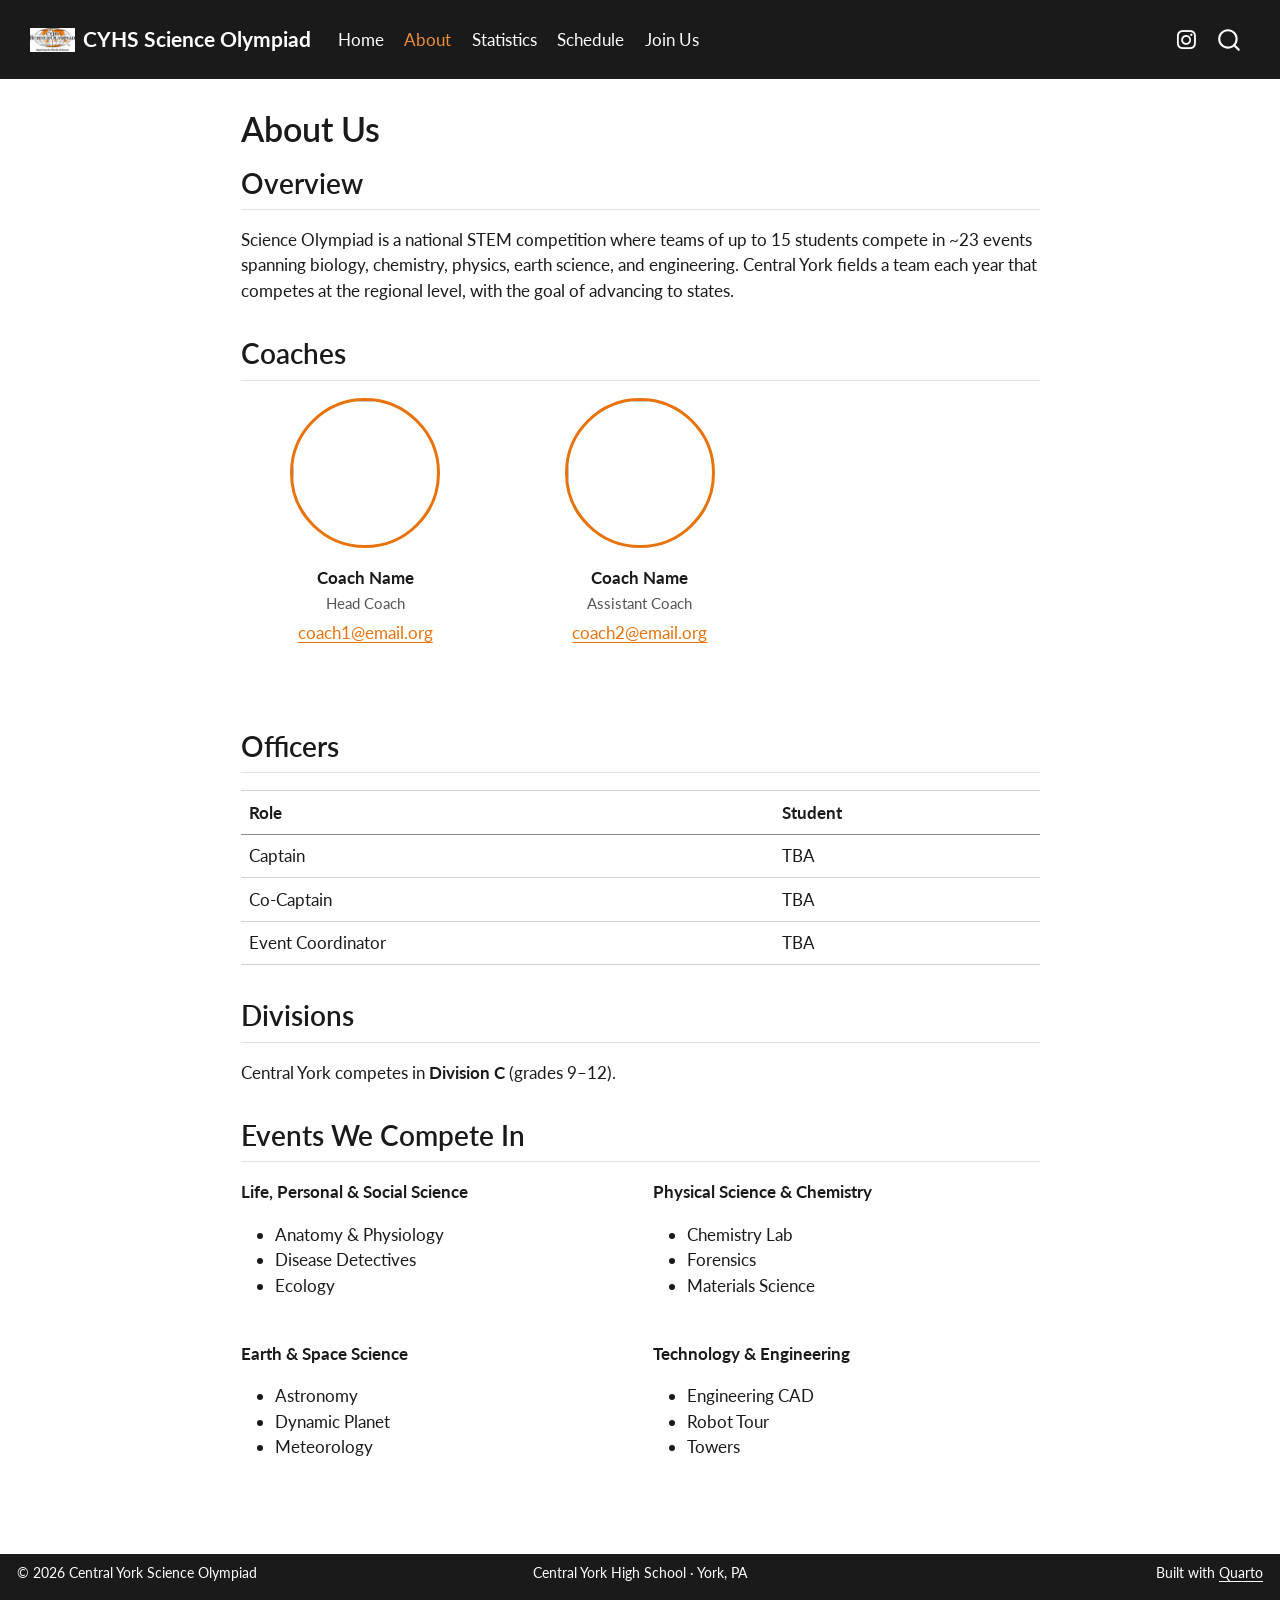
==== docs/about.html @ 4b5ba09d "Merge remote main" ====
<!DOCTYPE html>
<html xmlns="http://www.w3.org/1999/xhtml" lang="en" xml:lang="en"><head>

<meta charset="utf-8">
<meta name="generator" content="quarto-1.10.18">

<meta name="viewport" content="width=device-width, initial-scale=1.0, user-scalable=yes">


<title>About Us – Central York Science Olympiad</title>
<style>
/* Default styles provided by pandoc.
** See https://pandoc.org/MANUAL.html#variables-for-html for config info.
*/
span.smallcaps{font-variant: small-caps;}
div.columns{display: flex; gap: 1.5em;}
div.column{flex: auto;}
@media screen {
div.columns{gap: min(4vw, 1.5em);}
div.column{overflow-x: auto;}
}
div.hanging-indent{margin-left: 1.5em; text-indent: -1.5em;}
ul.task-list{list-style: none;}
ul.task-list li input[type="checkbox"] {
  width: 0.8em;
  margin: 0 0.8em 0.2em -1em; /* quarto-specific, see https://github.com/quarto-dev/quarto-cli/issues/4556 */ 
  vertical-align: middle;
}
</style>


<script src="site_libs/quarto-nav/quarto-nav.js"></script>
<script src="site_libs/quarto-nav/headroom.min.js"></script>
<script src="site_libs/clipboard/clipboard.min.js"></script>
<script src="site_libs/quarto-search/autocomplete.umd.js"></script>
<script src="site_libs/quarto-search/fuse.min.js"></script>
<script src="site_libs/quarto-search/quarto-search.js"></script>
<meta name="quarto:offset" content="./">
<link href="./images/CYHSso.png" rel="icon" type="image/png">
<script src="site_libs/quarto-html/quarto.js" type="module"></script>
<script src="site_libs/quarto-html/tabsets/tabsets.js" type="module"></script>
<script src="site_libs/quarto-html/popper.min.js"></script>
<script src="site_libs/quarto-html/tippy.umd.min.js"></script>
<script src="site_libs/quarto-html/anchor.min.js"></script>
<link href="site_libs/quarto-html/tippy.css" rel="stylesheet">
<link href="site_libs/quarto-html/quarto-syntax-highlighting-64a204ab8560d761af7679ceaba22944.css" rel="stylesheet" id="quarto-text-highlighting-styles">
<script src="site_libs/bootstrap/bootstrap.min.js"></script>
<link href="site_libs/bootstrap/bootstrap-icons.css" rel="stylesheet">
<link href="site_libs/bootstrap/bootstrap-52493da6855d5cefd6d6bd92359ead65.min.css" rel="stylesheet" append-hash="true" id="quarto-bootstrap" data-mode="light">
<script id="quarto-search-options" type="application/json">{
  "location": "navbar",
  "copy-button": false,
  "collapse-after": 3,
  "panel-placement": "end",
  "type": "overlay",
  "limit": 50,
  "keyboard-shortcut": [
    "f",
    "/",
    "s"
  ],
  "show-item-context": false,
  "language": {
    "search-no-results-text": "No results",
    "search-matching-documents-text": "matching documents",
    "search-copy-link-title": "Copy link to search",
    "search-hide-matches-text": "Hide additional matches",
    "search-more-match-text": "more match in this document",
    "search-more-matches-text": "more matches in this document",
    "search-clear-button-title": "Clear",
    "search-text-placeholder": "",
    "search-detached-cancel-button-title": "Cancel",
    "search-submit-button-title": "Submit",
    "search-label": "Search"
  }
}</script>


</head>

<body class="nav-fixed fullcontent quarto-light">

<div id="quarto-search-results"></div>
  <header id="quarto-header" class="headroom fixed-top">
    <nav class="navbar navbar-expand-lg " data-bs-theme="dark">
      <div class="navbar-container container-fluid">
      <div class="navbar-brand-container mx-auto">
    <a href="./index.html" class="navbar-brand navbar-brand-logo">
    <img src="./images/CYHSso.png" alt="" class="navbar-logo light-content">
    <img src="./images/CYHSso.png" alt="" class="navbar-logo dark-content">
    </a>
    <a class="navbar-brand" href="./index.html">
    <span class="navbar-title">CYHS Science Olympiad</span>
    </a>
  </div>
            <div id="quarto-search" class="" title="Search"></div>
          <button class="navbar-toggler" type="button" data-bs-toggle="collapse" data-bs-target="#navbarCollapse" aria-controls="navbarCollapse" role="menu" aria-expanded="false" aria-label="Toggle navigation" onclick="if (window.quartoToggleHeadroom) { window.quartoToggleHeadroom(); }">
  <span class="navbar-toggler-icon"></span>
</button>
          <div class="collapse navbar-collapse" id="navbarCollapse">
            <ul class="navbar-nav navbar-nav-scroll me-auto">
  <li class="nav-item">
    <a class="nav-link" href="./index.html"> 
<span class="menu-text">Home</span></a>
  </li>  
  <li class="nav-item">
    <a class="nav-link active" href="./about.html" aria-current="page"> 
<span class="menu-text">About</span></a>
  </li>  
  <li class="nav-item">
    <a class="nav-link" href="./stats.html"> 
<span class="menu-text">Statistics</span></a>
  </li>  
  <li class="nav-item">
    <a class="nav-link" href="./schedule.html"> 
<span class="menu-text">Schedule</span></a>
  </li>  
  <li class="nav-item">
    <a class="nav-link" href="./contact.html"> 
<span class="menu-text">Join Us</span></a>
  </li>  
</ul>
            <ul class="navbar-nav navbar-nav-scroll ms-auto">
  <li class="nav-item compact">
    <a class="nav-link" href="https://www.instagram.com/cyhsscioly/"> <i class="bi bi-instagram" role="img" aria-label="Instagram">
</i> 
<span class="menu-text"></span></a>
  </li>  
</ul>
          </div> <!-- /navcollapse -->
            <div class="quarto-navbar-tools">
</div>
      </div> <!-- /container-fluid -->
    </nav>
</header>
<!-- content -->
<div id="quarto-content" class="quarto-container page-columns page-rows-contents page-layout-article page-navbar">
<!-- sidebar -->
<!-- margin-sidebar -->
    
<!-- main -->
<main class="content" id="quarto-document-content">

<header id="title-block-header" class="quarto-title-block default">
<div class="quarto-title">
<h1 class="title">About Us</h1>
</div>



<div class="quarto-title-meta">

    
  
    
  </div>
  


</header>


<section id="overview" class="level2">
<h2 class="anchored" data-anchor-id="overview">Overview</h2>
<!-- EDIT: your team's real overview -->
<p>Science Olympiad is a national STEM competition where teams of up to 15 students compete in ~23 events spanning biology, chemistry, physics, earth science, and engineering. Central York fields a team each year that competes at the regional level, with the goal of advancing to states.</p>
</section>
<section id="coaches" class="level2">
<h2 class="anchored" data-anchor-id="coaches">Coaches</h2>
<!-- EDIT: swap in real photos (images/coach-1.jpg etc.), names, roles,
     and emails. Add or remove .g-col-* blocks for more/fewer people. -->
<div class="grid">
<div class="g-col-12 g-col-md-4 team-card">
<p><img src="images/coach-1.jpg" class="team-photo img-fluid"></p>
<div class="team-name">
Coach Name
</div>
<div class="team-role">
Head Coach
</div>
<p><a href="mailto:coach1@email.org">coach1@email.org</a></p>
</div>
<div class="g-col-12 g-col-md-4 team-card">
<p><img src="images/coach-2.jpg" class="team-photo img-fluid"></p>
<div class="team-name">
Coach Name
</div>
<div class="team-role">
Assistant Coach
</div>
<p><a href="mailto:coach2@email.org">coach2@email.org</a></p>
</div>
</div>
</section>
<section id="officers" class="level2">
<h2 class="anchored" data-anchor-id="officers">Officers</h2>
<!-- EDIT: real names -->
<table class="caption-top table">
<thead>
<tr class="header">
<th>Role</th>
<th>Student</th>
</tr>
</thead>
<tbody>
<tr class="odd">
<td>Captain</td>
<td>TBA</td>
</tr>
<tr class="even">
<td>Co-Captain</td>
<td>TBA</td>
</tr>
<tr class="odd">
<td>Event Coordinator</td>
<td>TBA</td>
</tr>
</tbody>
</table>
</section>
<section id="divisions" class="level2">
<h2 class="anchored" data-anchor-id="divisions">Divisions</h2>
<p>Central York competes in <strong>Division C</strong> (grades 9–12).</p>
</section>
<section id="events-we-compete-in" class="level2">
<h2 class="anchored" data-anchor-id="events-we-compete-in">Events We Compete In</h2>
<!-- EDIT: trim/expand to your team's actual event list -->
<div class="grid">
<div class="g-col-6">
<p><strong>Life, Personal &amp; Social Science</strong></p>
<ul>
<li>Anatomy &amp; Physiology</li>
<li>Disease Detectives</li>
<li>Ecology</li>
</ul>
</div>
<div class="g-col-6">
<p><strong>Physical Science &amp; Chemistry</strong></p>
<ul>
<li>Chemistry Lab</li>
<li>Forensics</li>
<li>Materials Science</li>
</ul>
</div>
<div class="g-col-6">
<p><strong>Earth &amp; Space Science</strong></p>
<ul>
<li>Astronomy</li>
<li>Dynamic Planet</li>
<li>Meteorology</li>
</ul>
</div>
<div class="g-col-6">
<p><strong>Technology &amp; Engineering</strong></p>
<ul>
<li>Engineering CAD</li>
<li>Robot Tour</li>
<li>Towers</li>
</ul>
</div>
</div>


</section>

</main> <!-- /main -->
<script id="quarto-html-after-body" type="application/javascript">
  window.document.addEventListener("DOMContentLoaded", function (event) {
    const icon = "";
    const anchorJS = new window.AnchorJS();
    anchorJS.options = {
      placement: 'right',
      icon: icon
    };
    anchorJS.add('.anchored');
    const isCodeAnnotation = (el) => {
      for (const clz of el.classList) {
        if (clz.startsWith('code-annotation-')) {                     
          return true;
        }
      }
      return false;
    }
    const onCopySuccess = function(e) {
      // button target
      const button = e.trigger;
      // don't keep focus
      button.blur();
      // flash "checked"
      button.classList.add('code-copy-button-checked');
      var currentTitle = button.getAttribute("title");
      button.setAttribute("title", "Copied!");
      let tooltip;
      if (window.bootstrap) {
        button.setAttribute("data-bs-toggle", "tooltip");
        button.setAttribute("data-bs-placement", "left");
        button.setAttribute("data-bs-title", "Copied!");
        tooltip = new bootstrap.Tooltip(button, 
          { trigger: "manual", 
            customClass: "code-copy-button-tooltip",
            offset: [0, -8]});
        tooltip.show();    
      }
      setTimeout(function() {
        if (tooltip) {
          tooltip.hide();
          button.removeAttribute("data-bs-title");
          button.removeAttribute("data-bs-toggle");
          button.removeAttribute("data-bs-placement");
        }
        button.setAttribute("title", currentTitle);
        button.classList.remove('code-copy-button-checked');
      }, 1000);
      // clear code selection
      e.clearSelection();
    }
    const getTextToCopy = function(trigger) {
      const outerScaffold = trigger.parentElement.cloneNode(true);
      const codeEl = outerScaffold.querySelector('code');
      for (const childEl of codeEl.children) {
        if (isCodeAnnotation(childEl)) {
          childEl.remove();
        }
      }
      return codeEl.innerText;
    }
    const clipboard = new window.ClipboardJS('.code-copy-button:not([data-in-quarto-modal])', {
      text: getTextToCopy
    });
    clipboard.on('success', onCopySuccess);
    if (window.document.getElementById('quarto-embedded-source-code-modal')) {
      const clipboardModal = new window.ClipboardJS('.code-copy-button[data-in-quarto-modal]', {
        text: getTextToCopy,
        container: window.document.getElementById('quarto-embedded-source-code-modal')
      });
      clipboardModal.on('success', onCopySuccess);
    }
      var localhostRegex = new RegExp(/^(?:http|https):\/\/localhost\:?[0-9]*\//);
      var mailtoRegex = new RegExp(/^mailto:/);
        var filterRegex = new RegExp("https:\/\/cyhsscioly\.github\.io");
      var isInternal = (href) => {
          return filterRegex.test(href) || localhostRegex.test(href) || mailtoRegex.test(href);
      }
      // Inspect non-navigation links and adorn them if external
     var links = window.document.querySelectorAll('a[href]:not(.nav-link):not(.navbar-brand):not(.toc-action):not(.sidebar-link):not(.sidebar-item-toggle):not(.pagination-link):not(.no-external):not([aria-hidden]):not(.dropdown-item):not(.quarto-navigation-tool):not(.about-link)');
      for (var i=0; i<links.length; i++) {
        const link = links[i];
        if (!isInternal(link.href)) {
          // undo the damage that might have been done by quarto-nav.js in the case of
          // links that we want to consider external
          if (link.dataset.originalHref !== undefined) {
            link.href = link.dataset.originalHref;
          }
            // target, if specified
            link.setAttribute("target", "_blank");
            if (link.getAttribute("rel") === null) {
              link.setAttribute("rel", "noopener");
            }
        }
      }
    function tippyHover(el, contentFn, onTriggerFn, onUntriggerFn) {
      const config = {
        allowHTML: true,
        maxWidth: 500,
        delay: 100,
        arrow: false,
        appendTo: function(el) {
            return el.parentElement;
        },
        interactive: true,
        interactiveBorder: 10,
        theme: 'quarto',
        placement: 'bottom-start',
      };
      if (contentFn) {
        config.content = contentFn;
      }
      if (onTriggerFn) {
        config.onTrigger = onTriggerFn;
      }
      if (onUntriggerFn) {
        config.onUntrigger = onUntriggerFn;
      }
      window.tippy(el, config); 
    }
    const noterefs = window.document.querySelectorAll('a[role="doc-noteref"]');
    for (var i=0; i<noterefs.length; i++) {
      const ref = noterefs[i];
      tippyHover(ref, function() {
        // use id or data attribute instead here
        let href = ref.getAttribute('data-footnote-href') || ref.getAttribute('href');
        try { href = new URL(href).hash; } catch {}
        const id = href.replace(/^#\/?/, "");
        const note = window.document.getElementById(id);
        if (note) {
          return note.innerHTML;
        } else {
          return "";
        }
      });
    }
    const xrefs = window.document.querySelectorAll('a.quarto-xref');
    const processXRef = (id, note) => {
      // Strip column container classes
      const stripColumnClz = (el) => {
        el.classList.remove("page-full", "page-columns");
        if (el.children) {
          for (const child of el.children) {
            stripColumnClz(child);
          }
        }
      }
      stripColumnClz(note)
      if (id === null || id.startsWith('sec-')) {
        // Special case sections, only their first couple elements
        const container = document.createElement("div");
        if (note.children && note.children.length > 2) {
          container.appendChild(note.children[0].cloneNode(true));
          for (let i = 1; i < note.children.length; i++) {
            const child = note.children[i];
            if (child.tagName === "P" && child.innerText === "") {
              continue;
            } else {
              container.appendChild(child.cloneNode(true));
              break;
            }
          }
          if (window.Quarto?.typesetMath) {
            window.Quarto.typesetMath(container);
          }
          return container.innerHTML
        } else {
          if (window.Quarto?.typesetMath) {
            window.Quarto.typesetMath(note);
          }
          return note.innerHTML;
        }
      } else {
        // Remove any anchor links if they are present
        const anchorLink = note.querySelector('a.anchorjs-link');
        if (anchorLink) {
          anchorLink.remove();
        }
        if (window.Quarto?.typesetMath) {
          window.Quarto.typesetMath(note);
        }
        if (note.classList.contains("callout")) {
          return note.outerHTML;
        } else {
          return note.innerHTML;
        }
      }
    }
    for (var i=0; i<xrefs.length; i++) {
      const xref = xrefs[i];
      tippyHover(xref, undefined, function(instance) {
        instance.disable();
        let url = xref.getAttribute('href');
        let hash = undefined; 
        if (url.startsWith('#')) {
          hash = url;
        } else {
          try { hash = new URL(url).hash; } catch {}
        }
        if (hash) {
          const id = hash.replace(/^#\/?/, "");
          const note = window.document.getElementById(id);
          if (note !== null) {
            try {
              const html = processXRef(id, note.cloneNode(true));
              instance.setContent(html);
            } finally {
              instance.enable();
              instance.show();
            }
          } else {
            // See if we can fetch this
            fetch(url.split('#')[0])
            .then(res => res.text())
            .then(html => {
              const parser = new DOMParser();
              const htmlDoc = parser.parseFromString(html, "text/html");
              const note = htmlDoc.getElementById(id);
              if (note !== null) {
                const html = processXRef(id, note);
                instance.setContent(html);
              } 
            }).finally(() => {
              instance.enable();
              instance.show();
            });
          }
        } else {
          // See if we can fetch a full url (with no hash to target)
          // This is a special case and we should probably do some content thinning / targeting
          fetch(url)
          .then(res => res.text())
          .then(html => {
            const parser = new DOMParser();
            const htmlDoc = parser.parseFromString(html, "text/html");
            const note = htmlDoc.querySelector('main.content');
            if (note !== null) {
              // This should only happen for chapter cross references
              // (since there is no id in the URL)
              // remove the first header
              if (note.children.length > 0 && note.children[0].tagName === "HEADER") {
                note.children[0].remove();
              }
              const html = processXRef(null, note);
              instance.setContent(html);
            } 
          }).finally(() => {
            instance.enable();
            instance.show();
          });
        }
      }, function(instance) {
      });
    }
        let selectedAnnoteEl;
        const selectorForAnnotation = ( cell, annotation) => {
          let cellAttr = 'data-code-cell="' + cell + '"';
          let lineAttr = 'data-code-annotation="' +  annotation + '"';
          const selector = 'span[' + cellAttr + '][' + lineAttr + ']';
          return selector;
        }
        const selectCodeLines = (annoteEl) => {
          const doc = window.document;
          const targetCell = annoteEl.getAttribute("data-target-cell");
          const targetAnnotation = annoteEl.getAttribute("data-target-annotation");
          const annoteSpan = window.document.querySelector(selectorForAnnotation(targetCell, targetAnnotation));
          const lines = annoteSpan.getAttribute("data-code-lines").split(",");
          const lineIds = lines.map((line) => {
            return targetCell + "-" + line;
          })
          let top = null;
          let height = null;
          let parent = null;
          if (lineIds.length > 0) {
              //compute the position of the single el (top and bottom and make a div)
              const el = window.document.getElementById(lineIds[0]);
              top = el.offsetTop;
              height = el.offsetHeight;
              parent = el.parentElement.parentElement;
            if (lineIds.length > 1) {
              const lastEl = window.document.getElementById(lineIds[lineIds.length - 1]);
              const bottom = lastEl.offsetTop + lastEl.offsetHeight;
              height = bottom - top;
            }
            if (top !== null && height !== null && parent !== null) {
              // cook up a div (if necessary) and position it 
              let div = window.document.getElementById("code-annotation-line-highlight");
              if (div === null) {
                div = window.document.createElement("div");
                div.setAttribute("id", "code-annotation-line-highlight");
                div.style.position = 'absolute';
                parent.appendChild(div);
              }
              div.style.top = top - 2 + "px";
              div.style.height = height + 4 + "px";
              div.style.left = 0;
              let gutterDiv = window.document.getElementById("code-annotation-line-highlight-gutter");
              if (gutterDiv === null) {
                gutterDiv = window.document.createElement("div");
                gutterDiv.setAttribute("id", "code-annotation-line-highlight-gutter");
                gutterDiv.style.position = 'absolute';
                const codeCell = window.document.getElementById(targetCell);
                const gutter = codeCell.querySelector('.code-annotation-gutter');
                gutter.appendChild(gutterDiv);
              }
              gutterDiv.style.top = top - 2 + "px";
              gutterDiv.style.height = height + 4 + "px";
            }
            selectedAnnoteEl = annoteEl;
          }
        };
        const unselectCodeLines = () => {
          const elementsIds = ["code-annotation-line-highlight", "code-annotation-line-highlight-gutter"];
          elementsIds.forEach((elId) => {
            const div = window.document.getElementById(elId);
            if (div) {
              div.remove();
            }
          });
          selectedAnnoteEl = undefined;
        };
          // Handle positioning of the toggle
      window.addEventListener(
        "resize",
        throttle(() => {
          elRect = undefined;
          if (selectedAnnoteEl) {
            selectCodeLines(selectedAnnoteEl);
          }
        }, 10)
      );
      function throttle(fn, ms) {
      let throttle = false;
      let timer;
        return (...args) => {
          if(!throttle) { // first call gets through
              fn.apply(this, args);
              throttle = true;
          } else { // all the others get throttled
              if(timer) clearTimeout(timer); // cancel #2
              timer = setTimeout(() => {
                fn.apply(this, args);
                timer = throttle = false;
              }, ms);
          }
        };
      }
        // Attach click handler to the DT
        const annoteDls = window.document.querySelectorAll('dt[data-target-cell]');
        for (const annoteDlNode of annoteDls) {
          annoteDlNode.addEventListener('click', (event) => {
            const clickedEl = event.target;
            if (clickedEl !== selectedAnnoteEl) {
              unselectCodeLines();
              const activeEl = window.document.querySelector('dt[data-target-cell].code-annotation-active');
              if (activeEl) {
                activeEl.classList.remove('code-annotation-active');
              }
              selectCodeLines(clickedEl);
              clickedEl.classList.add('code-annotation-active');
            } else {
              // Unselect the line
              unselectCodeLines();
              clickedEl.classList.remove('code-annotation-active');
            }
          });
        }
    const findCites = (el) => {
      const parentEl = el.parentElement;
      if (parentEl) {
        const cites = parentEl.dataset.cites;
        if (cites) {
          return {
            el,
            cites: cites.split(' ')
          };
        } else {
          return findCites(el.parentElement)
        }
      } else {
        return undefined;
      }
    };
    var bibliorefs = window.document.querySelectorAll('a[role="doc-biblioref"]');
    for (var i=0; i<bibliorefs.length; i++) {
      const ref = bibliorefs[i];
      const citeInfo = findCites(ref);
      if (citeInfo) {
        tippyHover(citeInfo.el, function() {
          var popup = window.document.createElement('div');
          citeInfo.cites.forEach(function(cite) {
            var citeDiv = window.document.createElement('div');
            citeDiv.classList.add('hanging-indent');
            citeDiv.classList.add('csl-entry');
            var biblioDiv = window.document.getElementById('ref-' + cite);
            if (biblioDiv) {
              citeDiv.innerHTML = biblioDiv.innerHTML;
            }
            popup.appendChild(citeDiv);
          });
          return popup.innerHTML;
        });
      }
    }
  });
  </script>
</div> <!-- /content -->
<footer class="footer">
  <div class="nav-footer">
    <div class="nav-footer-left">
<p>© 2026 Central York Science Olympiad</p>
</div>   
    <div class="nav-footer-center">
<p>Central York High School · York, PA</p>
</div>
    <div class="nav-footer-right">
<p>Built with <a href="https://quarto.org">Quarto</a></p>
</div>
  </div>
</footer>




</body></html>
---- docs/site_libs/quarto-html/tippy.css ----
.tippy-box[data-animation=fade][data-state=hidden]{opacity:0}[data-tippy-root]{max-width:calc(100vw - 10px)}.tippy-box{position:relative;background-color:#333;color:#fff;border-radius:4px;font-size:14px;line-height:1.4;white-space:normal;outline:0;transition-property:transform,visibility,opacity}.tippy-box[data-placement^=top]>.tippy-arrow{bottom:0}.tippy-box[data-placement^=top]>.tippy-arrow:before{bottom:-7px;left:0;border-width:8px 8px 0;border-top-color:initial;transform-origin:center top}.tippy-box[data-placement^=bottom]>.tippy-arrow{top:0}.tippy-box[data-placement^=bottom]>.tippy-arrow:before{top:-7px;left:0;border-width:0 8px 8px;border-bottom-color:initial;transform-origin:center bottom}.tippy-box[data-placement^=left]>.tippy-arrow{right:0}.tippy-box[data-placement^=left]>.tippy-arrow:before{border-width:8px 0 8px 8px;border-left-color:initial;right:-7px;transform-origin:center left}.tippy-box[data-placement^=right]>.tippy-arrow{left:0}.tippy-box[data-placement^=right]>.tippy-arrow:before{left:-7px;border-width:8px 8px 8px 0;border-right-color:initial;transform-origin:center right}.tippy-box[data-inertia][data-state=visible]{transition-timing-function:cubic-bezier(.54,1.5,.38,1.11)}.tippy-arrow{width:16px;height:16px;color:#333}.tippy-arrow:before{content:"";position:absolute;border-color:transparent;border-style:solid}.tippy-content{position:relative;padding:5px 9px;z-index:1}
---- docs/site_libs/quarto-html/quarto-syntax-highlighting-64a204ab8560d761af7679ceaba22944.css ----
/* quarto syntax highlight colors */
:root {
  --quarto-hl-ot-color: #003B4F;
  --quarto-hl-at-color: #657422;
  --quarto-hl-ss-color: #20794D;
  --quarto-hl-an-color: #5E5E5E;
  --quarto-hl-fu-color: #4758AB;
  --quarto-hl-st-color: #20794D;
  --quarto-hl-cf-color: #003B4F;
  --quarto-hl-op-color: #5E5E5E;
  --quarto-hl-er-color: #AD0000;
  --quarto-hl-bn-color: #AD0000;
  --quarto-hl-al-color: #AD0000;
  --quarto-hl-va-color: #111111;
  --quarto-hl-bu-color: inherit;
  --quarto-hl-ex-color: inherit;
  --quarto-hl-pp-color: #AD0000;
  --quarto-hl-in-color: #5E5E5E;
  --quarto-hl-vs-color: #20794D;
  --quarto-hl-wa-color: #5E5E5E;
  --quarto-hl-do-color: #5E5E5E;
  --quarto-hl-im-color: #00769E;
  --quarto-hl-ch-color: #20794D;
  --quarto-hl-dt-color: #AD0000;
  --quarto-hl-fl-color: #AD0000;
  --quarto-hl-co-color: #5E5E5E;
  --quarto-hl-cv-color: #5E5E5E;
  --quarto-hl-cn-color: #8f5902;
  --quarto-hl-sc-color: #5E5E5E;
  --quarto-hl-dv-color: #AD0000;
  --quarto-hl-kw-color: #003B4F;
}

/* other quarto variables */
:root {
  --quarto-font-monospace: SFMono-Regular, Menlo, Monaco, Consolas, "Liberation Mono", "Courier New", monospace;
}

/* syntax highlight based on Pandoc's rules */
pre > code.sourceCode > span {
  color: #003B4F;
}

code.sourceCode > span {
  color: #003B4F;
}

div.sourceCode,
div.sourceCode pre.sourceCode {
  color: #003B4F;
}

/* Normal */
code span {
  color: #003B4F;
}

/* Alert */
code span.al {
  color: #AD0000;
  font-style: inherit;
}

/* Annotation */
code span.an {
  color: #5E5E5E;
  font-style: inherit;
}

/* Attribute */
code span.at {
  color: #657422;
  font-style: inherit;
}

/* BaseN */
code span.bn {
  color: #AD0000;
  font-style: inherit;
}

/* BuiltIn */
code span.bu {
  font-style: inherit;
}

/* ControlFlow */
code span.cf {
  color: #003B4F;
  font-weight: bold;
  font-style: inherit;
}

/* Char */
code span.ch {
  color: #20794D;
  font-style: inherit;
}

/* Constant */
code span.cn {
  color: #8f5902;
  font-style: inherit;
}

/* Comment */
code span.co {
  color: #5E5E5E;
  font-style: inherit;
}

/* CommentVar */
code span.cv {
  color: #5E5E5E;
  font-style: italic;
}

/* Documentation */
code span.do {
  color: #5E5E5E;
  font-style: italic;
}

/* DataType */
code span.dt {
  color: #AD0000;
  font-style: inherit;
}

/* DecVal */
code span.dv {
  color: #AD0000;
  font-style: inherit;
}

/* Error */
code span.er {
  color: #AD0000;
  font-style: inherit;
}

/* Extension */
code span.ex {
  font-style: inherit;
}

/* Float */
code span.fl {
  color: #AD0000;
  font-style: inherit;
}

/* Function */
code span.fu {
  color: #4758AB;
  font-style: inherit;
}

/* Import */
code span.im {
  color: #00769E;
  font-style: inherit;
}

/* Information */
code span.in {
  color: #5E5E5E;
  font-style: inherit;
}

/* Keyword */
code span.kw {
  color: #003B4F;
  font-weight: bold;
  font-style: inherit;
}

/* Operator */
code span.op {
  color: #5E5E5E;
  font-style: inherit;
}

/* Other */
code span.ot {
  color: #003B4F;
  font-style: inherit;
}

/* Preprocessor */
code span.pp {
  color: #AD0000;
  font-style: inherit;
}

/* SpecialChar */
code span.sc {
  color: #5E5E5E;
  font-style: inherit;
}

/* SpecialString */
code span.ss {
  color: #20794D;
  font-style: inherit;
}

/* String */
code span.st {
  color: #20794D;
  font-style: inherit;
}

/* Variable */
code span.va {
  color: #111111;
  font-style: inherit;
}

/* VerbatimString */
code span.vs {
  color: #20794D;
  font-style: inherit;
}

/* Warning */
code span.wa {
  color: #5E5E5E;
  font-style: italic;
}

.prevent-inlining {
  content: "</";
}

/*# sourceMappingURL=9d8d5bb603a83b8298b89080a598c93b.css.map */
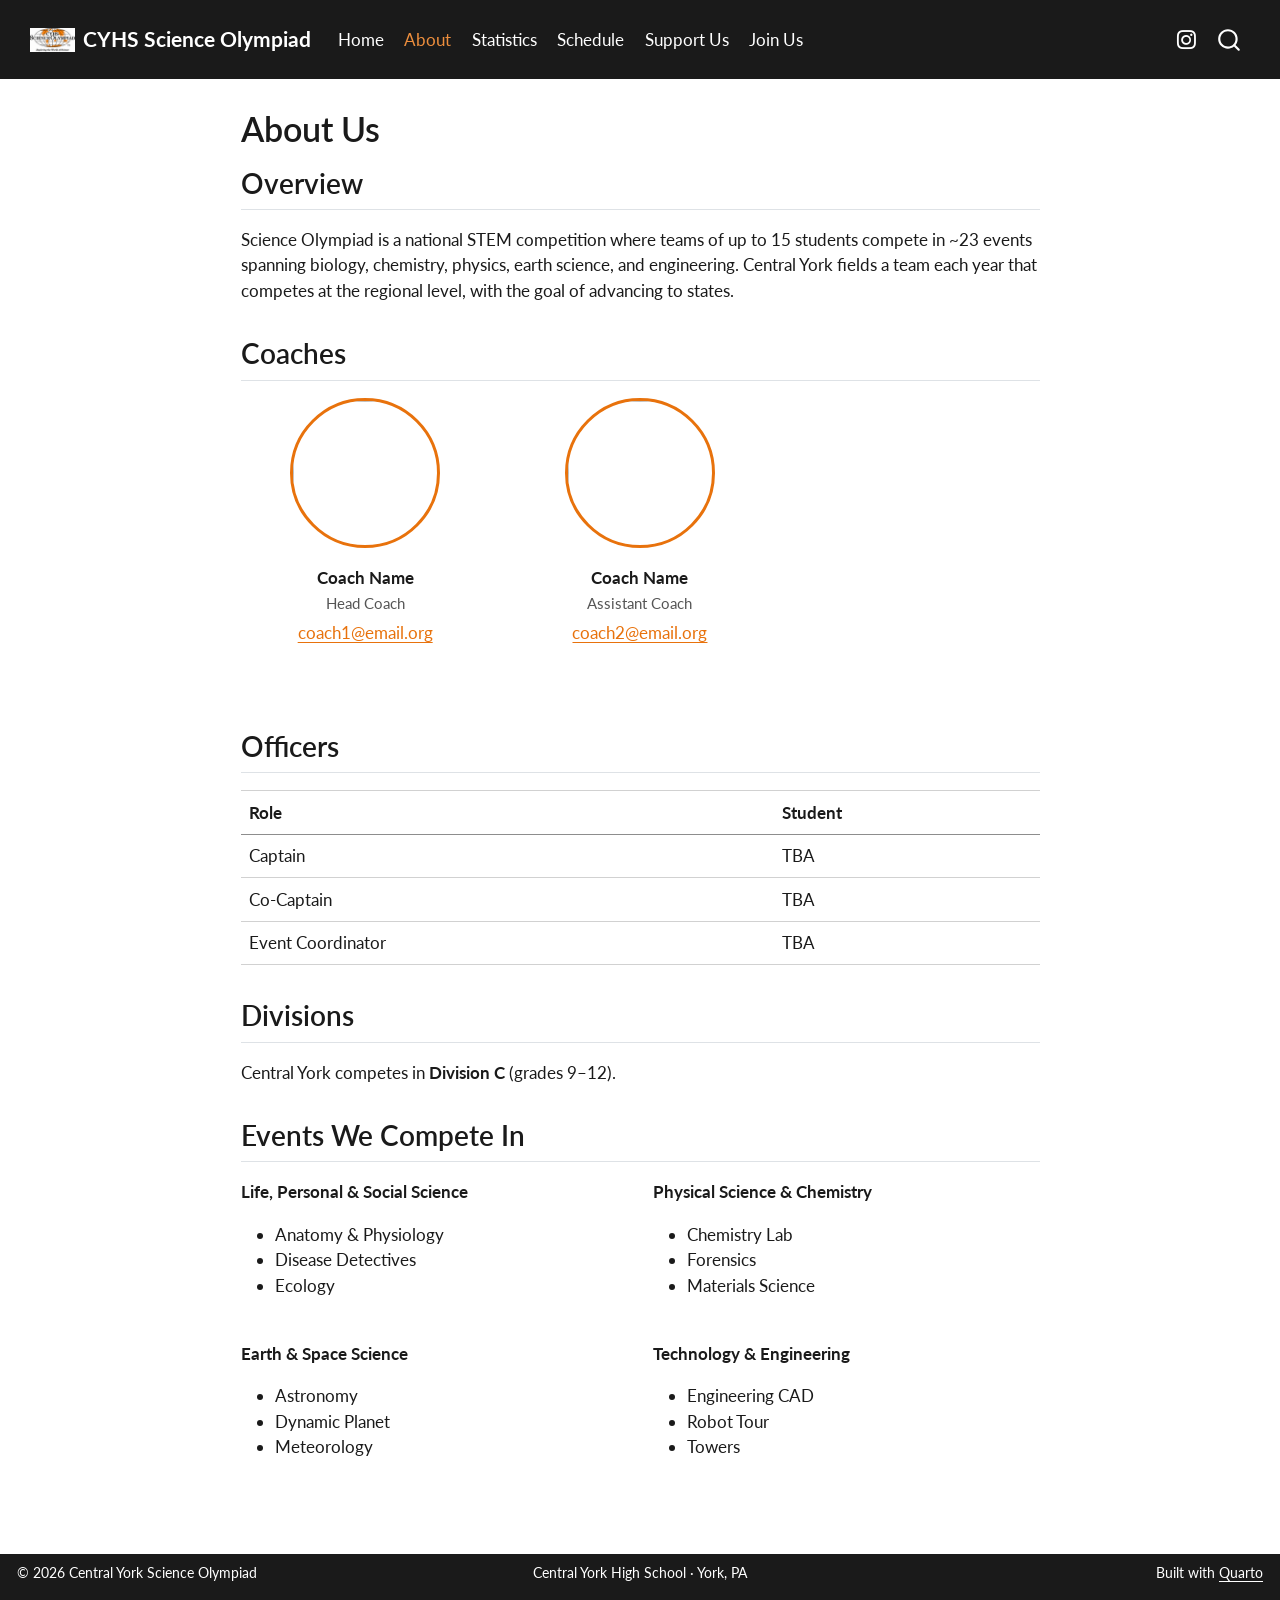
==== commit a18aca59: "quarto rendered - sponsorship" ====
--- a/docs/about.html
+++ b/docs/about.html
@@ -46,7 +46,7 @@
 <link href="site_libs/quarto-html/quarto-syntax-highlighting-64a204ab8560d761af7679ceaba22944.css" rel="stylesheet" id="quarto-text-highlighting-styles">
 <script src="site_libs/bootstrap/bootstrap.min.js"></script>
 <link href="site_libs/bootstrap/bootstrap-icons.css" rel="stylesheet">
-<link href="site_libs/bootstrap/bootstrap-52493da6855d5cefd6d6bd92359ead65.min.css" rel="stylesheet" append-hash="true" id="quarto-bootstrap" data-mode="light">
+<link href="site_libs/bootstrap/bootstrap-e1cdf7e5626cebf085fc516e75eb4f2e.min.css" rel="stylesheet" append-hash="true" id="quarto-bootstrap" data-mode="light">
 <script id="quarto-search-options" type="application/json">{
   "location": "navbar",
   "copy-button": false,
@@ -114,6 +114,10 @@
   <li class="nav-item">
     <a class="nav-link" href="./schedule.html"> 
 <span class="menu-text">Schedule</span></a>
+  </li>  
+  <li class="nav-item">
+    <a class="nav-link" href="./sponsor.html"> 
+<span class="menu-text">Support Us</span></a>
   </li>  
   <li class="nav-item">
     <a class="nav-link" href="./contact.html"> 
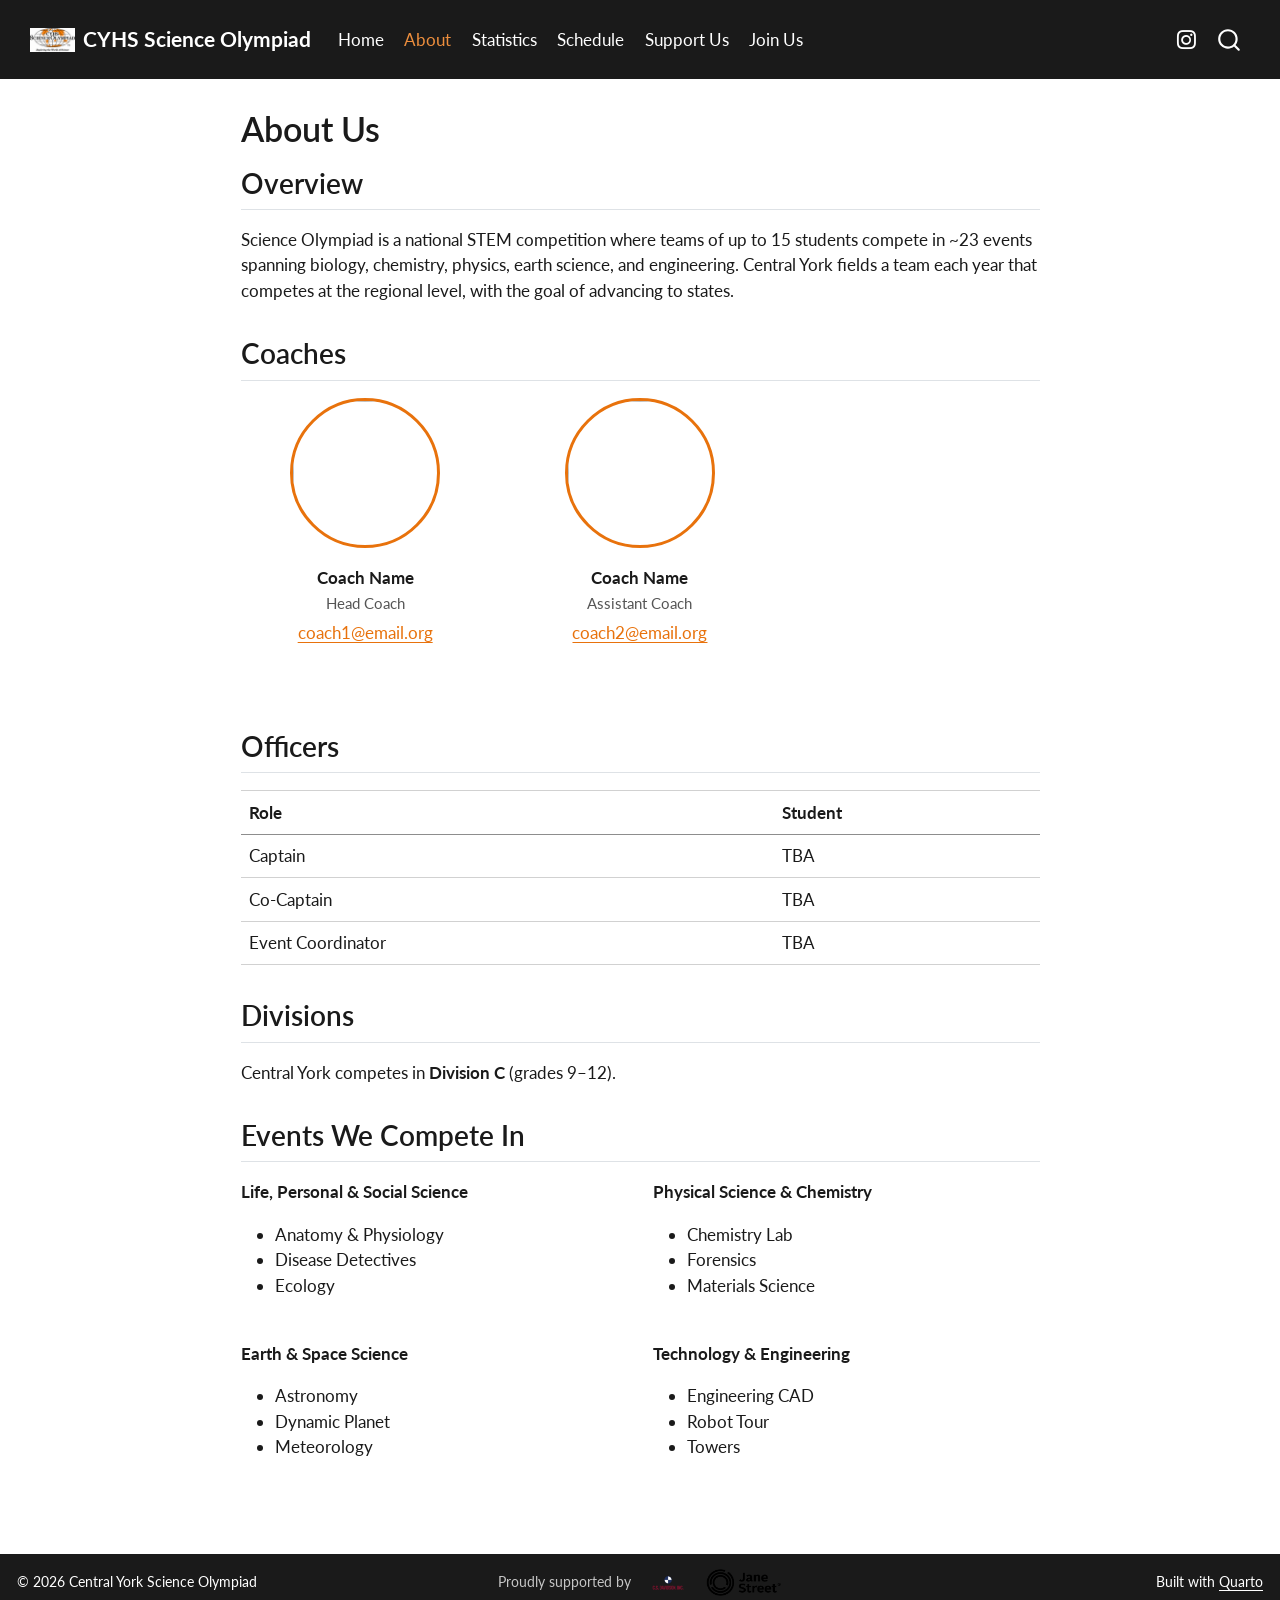
==== commit 0385eb83: "sponsor scss fix" ====
--- a/docs/about.html
+++ b/docs/about.html
@@ -46,7 +46,7 @@
 <link href="site_libs/quarto-html/quarto-syntax-highlighting-64a204ab8560d761af7679ceaba22944.css" rel="stylesheet" id="quarto-text-highlighting-styles">
 <script src="site_libs/bootstrap/bootstrap.min.js"></script>
 <link href="site_libs/bootstrap/bootstrap-icons.css" rel="stylesheet">
-<link href="site_libs/bootstrap/bootstrap-e1cdf7e5626cebf085fc516e75eb4f2e.min.css" rel="stylesheet" append-hash="true" id="quarto-bootstrap" data-mode="light">
+<link href="site_libs/bootstrap/bootstrap-d4341acb632472fec17f1304fb5a7d5d.min.css" rel="stylesheet" append-hash="true" id="quarto-bootstrap" data-mode="light">
 <script id="quarto-search-options" type="application/json">{
   "location": "navbar",
   "copy-button": false,
@@ -341,7 +341,7 @@
     }
       var localhostRegex = new RegExp(/^(?:http|https):\/\/localhost\:?[0-9]*\//);
       var mailtoRegex = new RegExp(/^mailto:/);
-        var filterRegex = new RegExp("https:\/\/cyhsscioly\.github\.io");
+        var filterRegex = new RegExp("https:\/\/coen-beamesderfer\.github\.io\/cyhs-scioly\/");
       var isInternal = (href) => {
           return filterRegex.test(href) || localhostRegex.test(href) || mailtoRegex.test(href);
       }
@@ -680,8 +680,20 @@
 <p>© 2026 Central York Science Olympiad</p>
 </div>   
     <div class="nav-footer-center">
-<p>Central York High School · York, PA</p>
-</div>
+      <ul class="footer-items list-unstyled">
+    <li class="nav-item">
+ <div class="footer-sponsors">
+   <span>Proudly supported by</span>
+   <a href="https://www.csdavidson.com/" aria-label="C.S. Davidson, Inc.">
+     <img src="images/cs-davidson.png" alt="C.S. Davidson, Inc.">
+  </a>
+  <a href="https://www.janestreet.com/" aria-label="Jane Street">
+    <img src="images/jane-street.png" alt="Jane Street">
+  </a>
+</div>
+  </li>  
+</ul>
+    </div>
     <div class="nav-footer-right">
 <p>Built with <a href="https://quarto.org">Quarto</a></p>
 </div>
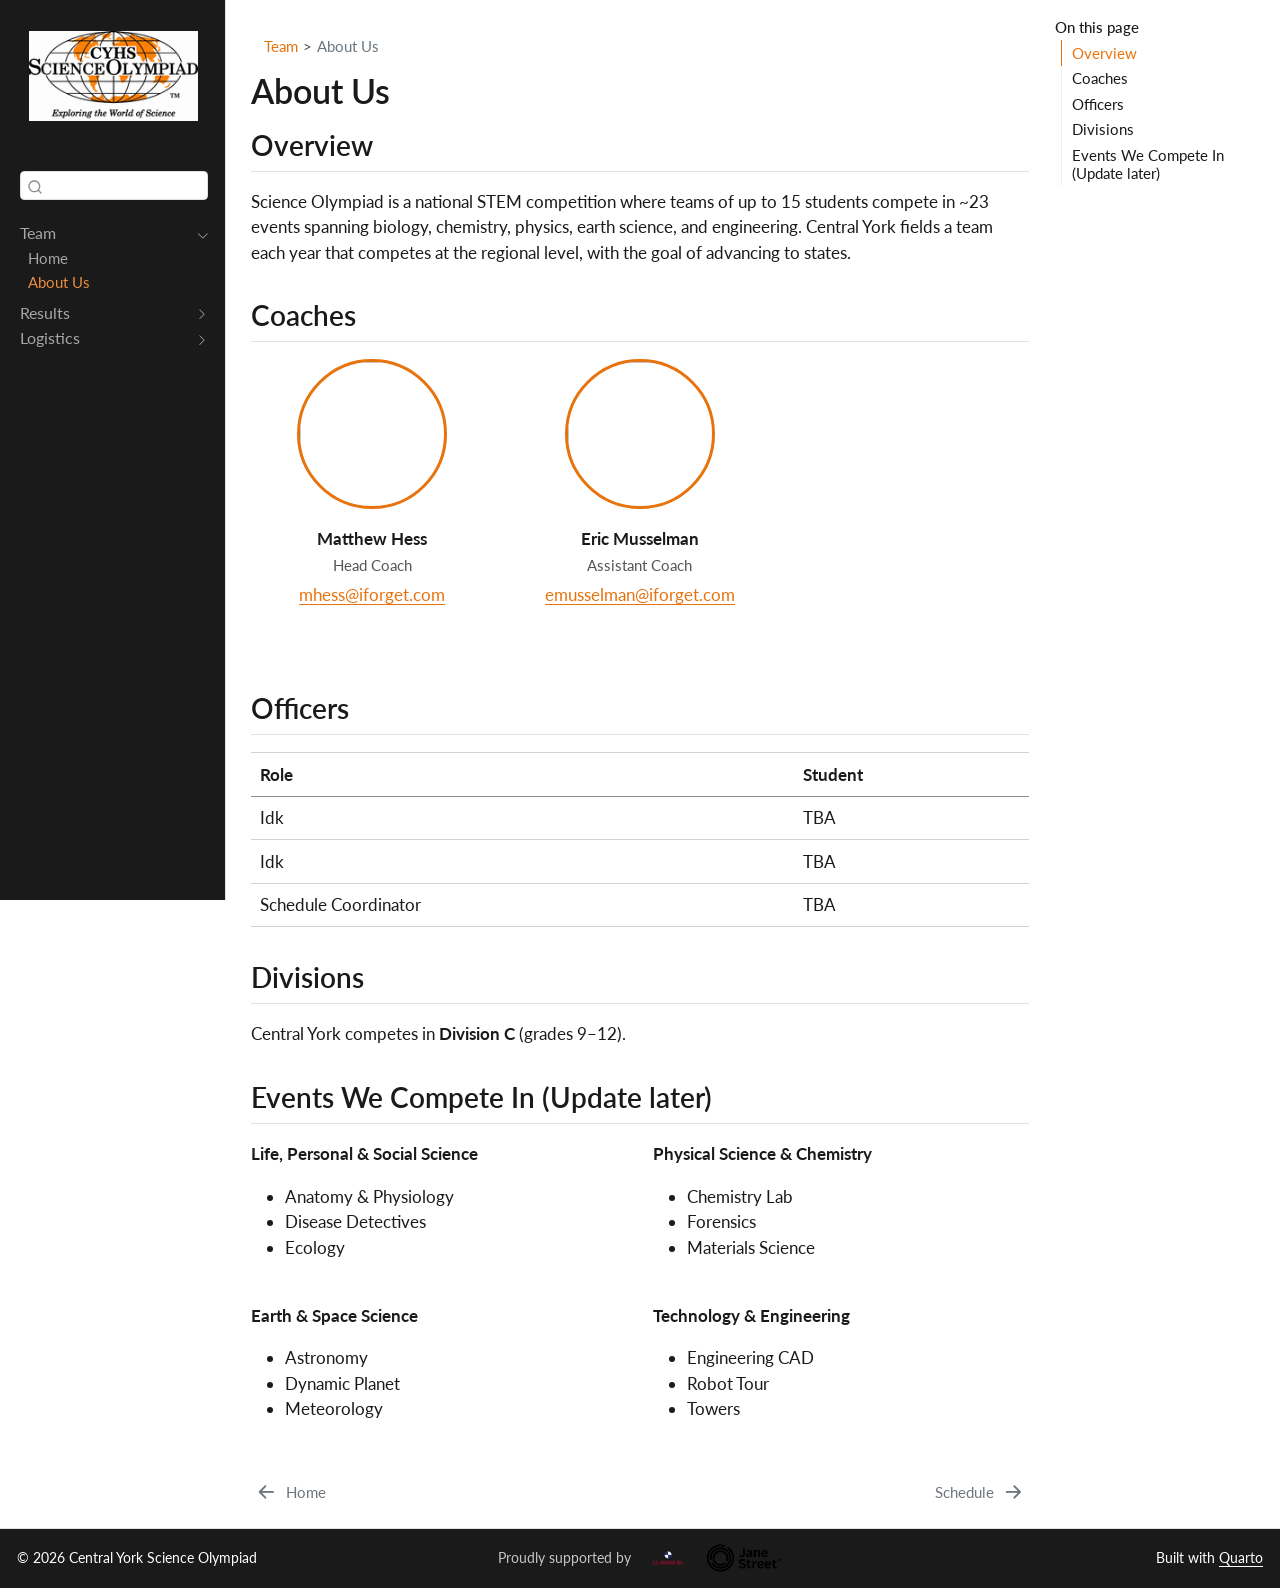
==== commit 96d025f7: "push" ====
--- a/docs/about.html
+++ b/docs/about.html
@@ -30,12 +30,13 @@
 
 
 <script src="site_libs/quarto-nav/quarto-nav.js"></script>
-<script src="site_libs/quarto-nav/headroom.min.js"></script>
 <script src="site_libs/clipboard/clipboard.min.js"></script>
 <script src="site_libs/quarto-search/autocomplete.umd.js"></script>
 <script src="site_libs/quarto-search/fuse.min.js"></script>
 <script src="site_libs/quarto-search/quarto-search.js"></script>
 <meta name="quarto:offset" content="./">
+<link href="./schedule.html" rel="next">
+<link href="./index.html" rel="prev">
 <link href="./images/CYHSso.png" rel="icon" type="image/png">
 <script src="site_libs/quarto-html/quarto.js" type="module"></script>
 <script src="site_libs/quarto-html/tabsets/tabsets.js" type="module"></script>
@@ -46,13 +47,13 @@
 <link href="site_libs/quarto-html/quarto-syntax-highlighting-64a204ab8560d761af7679ceaba22944.css" rel="stylesheet" id="quarto-text-highlighting-styles">
 <script src="site_libs/bootstrap/bootstrap.min.js"></script>
 <link href="site_libs/bootstrap/bootstrap-icons.css" rel="stylesheet">
-<link href="site_libs/bootstrap/bootstrap-d4341acb632472fec17f1304fb5a7d5d.min.css" rel="stylesheet" append-hash="true" id="quarto-bootstrap" data-mode="light">
+<link href="site_libs/bootstrap/bootstrap-606f4e8d3a3a1109a6708a81eac877b6.min.css" rel="stylesheet" append-hash="true" id="quarto-bootstrap" data-mode="light">
 <script id="quarto-search-options" type="application/json">{
-  "location": "navbar",
+  "location": "sidebar",
   "copy-button": false,
   "collapse-after": 3,
-  "panel-placement": "end",
-  "type": "overlay",
+  "panel-placement": "start",
+  "type": "textbox",
   "limit": 50,
   "keyboard-shortcut": [
     "f",
@@ -78,74 +79,136 @@
 
 </head>
 
-<body class="nav-fixed fullcontent quarto-light">
+<body class="nav-sidebar docked quarto-light">
 
 <div id="quarto-search-results"></div>
   <header id="quarto-header" class="headroom fixed-top">
-    <nav class="navbar navbar-expand-lg " data-bs-theme="dark">
-      <div class="navbar-container container-fluid">
-      <div class="navbar-brand-container mx-auto">
-    <a href="./index.html" class="navbar-brand navbar-brand-logo">
-    <img src="./images/CYHSso.png" alt="" class="navbar-logo light-content">
-    <img src="./images/CYHSso.png" alt="" class="navbar-logo dark-content">
-    </a>
-    <a class="navbar-brand" href="./index.html">
-    <span class="navbar-title">CYHS Science Olympiad</span>
-    </a>
-  </div>
-            <div id="quarto-search" class="" title="Search"></div>
-          <button class="navbar-toggler" type="button" data-bs-toggle="collapse" data-bs-target="#navbarCollapse" aria-controls="navbarCollapse" role="menu" aria-expanded="false" aria-label="Toggle navigation" onclick="if (window.quartoToggleHeadroom) { window.quartoToggleHeadroom(); }">
-  <span class="navbar-toggler-icon"></span>
-</button>
-          <div class="collapse navbar-collapse" id="navbarCollapse">
-            <ul class="navbar-nav navbar-nav-scroll me-auto">
-  <li class="nav-item">
-    <a class="nav-link" href="./index.html"> 
-<span class="menu-text">Home</span></a>
-  </li>  
-  <li class="nav-item">
-    <a class="nav-link active" href="./about.html" aria-current="page"> 
-<span class="menu-text">About</span></a>
-  </li>  
-  <li class="nav-item">
-    <a class="nav-link" href="./stats.html"> 
-<span class="menu-text">Statistics</span></a>
-  </li>  
-  <li class="nav-item">
-    <a class="nav-link" href="./schedule.html"> 
-<span class="menu-text">Schedule</span></a>
-  </li>  
-  <li class="nav-item">
-    <a class="nav-link" href="./sponsor.html"> 
-<span class="menu-text">Support Us</span></a>
-  </li>  
-  <li class="nav-item">
-    <a class="nav-link" href="./contact.html"> 
-<span class="menu-text">Join Us</span></a>
-  </li>  
-</ul>
-            <ul class="navbar-nav navbar-nav-scroll ms-auto">
-  <li class="nav-item compact">
-    <a class="nav-link" href="https://www.instagram.com/cyhsscioly/"> <i class="bi bi-instagram" role="img" aria-label="Instagram">
-</i> 
-<span class="menu-text"></span></a>
-  </li>  
-</ul>
-          </div> <!-- /navcollapse -->
-            <div class="quarto-navbar-tools">
-</div>
-      </div> <!-- /container-fluid -->
-    </nav>
+  <nav class="quarto-secondary-nav">
+    <div class="container-fluid d-flex">
+      <button type="button" class="quarto-btn-toggle btn" data-bs-toggle="collapse" role="button" data-bs-target=".quarto-sidebar-collapse-item" aria-controls="quarto-sidebar" aria-expanded="false" aria-label="Toggle sidebar navigation" onclick="if (window.quartoToggleHeadroom) { window.quartoToggleHeadroom(); }">
+        <i class="bi bi-layout-text-sidebar-reverse"></i>
+      </button>
+        <nav class="quarto-page-breadcrumbs" aria-label="breadcrumb"><ol class="breadcrumb"><li class="breadcrumb-item"><a href="./index.html">Team</a></li><li class="breadcrumb-item"><a href="./about.html">About Us</a></li></ol></nav>
+        <a class="flex-grow-1" role="navigation" data-bs-toggle="collapse" data-bs-target=".quarto-sidebar-collapse-item" aria-controls="quarto-sidebar" aria-expanded="false" aria-label="Toggle sidebar navigation" onclick="if (window.quartoToggleHeadroom) { window.quartoToggleHeadroom(); }">      
+        </a>
+      <button type="button" class="btn quarto-search-button" aria-label="Search" onclick="window.quartoOpenSearch();">
+        <i class="bi bi-search"></i>
+      </button>
+    </div>
+  </nav>
 </header>
 <!-- content -->
-<div id="quarto-content" class="quarto-container page-columns page-rows-contents page-layout-article page-navbar">
+<div id="quarto-content" class="quarto-container page-columns page-rows-contents page-layout-article">
 <!-- sidebar -->
+  <nav id="quarto-sidebar" class="sidebar collapse collapse-horizontal quarto-sidebar-collapse-item sidebar-navigation docked overflow-auto">
+    <div class="pt-lg-2 mt-2 text-center sidebar-header">
+      <a href="./index.html" class="sidebar-logo-link">
+      <img src="./images/CYHSso.png" alt="Central York Science Olympiad logo" class="sidebar-logo light-content py-0 d-lg-inline d-none">
+      <img src="./images/CYHSso.png" alt="Central York Science Olympiad logo" class="sidebar-logo dark-content py-0 d-lg-inline d-none">
+      </a>
+      <div class="sidebar-tools-main">
+    <a href="https://www.instagram.com/cyhsscioly/" title="" class="quarto-navigation-tool px-1" aria-label=""><i class="bi bi-instagram"></i></a>
+    <a href="mailto:scioly@cypanthers.org" title="Email" class="quarto-navigation-tool px-1" aria-label="Email"><i class="bi bi-envelope-fill"></i></a>
+</div>
+      </div>
+        <div class="mt-2 flex-shrink-0 align-items-center">
+        <div class="sidebar-search">
+        <div id="quarto-search" class="" title="Search"></div>
+        </div>
+        </div>
+    <div class="sidebar-menu-container"> 
+    <ul class="list-unstyled mt-1">
+        <li class="sidebar-item sidebar-item-section">
+      <div class="sidebar-item-container"> 
+            <a class="sidebar-item-text sidebar-link text-start" data-bs-toggle="collapse" data-bs-target="#quarto-sidebar-section-1" role="navigation" aria-expanded="true">
+ <span class="menu-text">Team</span></a>
+          <a class="sidebar-item-toggle text-start" data-bs-toggle="collapse" data-bs-target="#quarto-sidebar-section-1" role="navigation" aria-expanded="true" aria-label="Toggle section">
+            <i class="bi bi-chevron-right ms-2"></i>
+          </a> 
+      </div>
+      <ul id="quarto-sidebar-section-1" class="collapse list-unstyled sidebar-section depth1 show">  
+          <li class="sidebar-item">
+  <div class="sidebar-item-container"> 
+  <a href="./index.html" class="sidebar-item-text sidebar-link">
+ <span class="menu-text">Home</span></a>
+  </div>
+</li>
+          <li class="sidebar-item">
+  <div class="sidebar-item-container"> 
+  <a href="./about.html" class="sidebar-item-text sidebar-link active">
+ <span class="menu-text">About Us</span></a>
+  </div>
+</li>
+      </ul>
+  </li>
+        <li class="sidebar-item sidebar-item-section">
+      <div class="sidebar-item-container"> 
+            <a class="sidebar-item-text sidebar-link text-start collapsed" data-bs-toggle="collapse" data-bs-target="#quarto-sidebar-section-2" role="navigation" aria-expanded="false">
+ <span class="menu-text">Results</span></a>
+          <a class="sidebar-item-toggle text-start collapsed" data-bs-toggle="collapse" data-bs-target="#quarto-sidebar-section-2" role="navigation" aria-expanded="false" aria-label="Toggle section">
+            <i class="bi bi-chevron-right ms-2"></i>
+          </a> 
+      </div>
+      <ul id="quarto-sidebar-section-2" class="collapse list-unstyled sidebar-section depth1 ">  
+          <li class="sidebar-item">
+  <div class="sidebar-item-container"> 
+  <a href="./schedule.html" class="sidebar-item-text sidebar-link">
+ <span class="menu-text">Schedule</span></a>
+  </div>
+</li>
+          <li class="sidebar-item">
+  <div class="sidebar-item-container"> 
+  <a href="./stats.html" class="sidebar-item-text sidebar-link">
+ <span class="menu-text">Statistics</span></a>
+  </div>
+</li>
+      </ul>
+  </li>
+        <li class="sidebar-item sidebar-item-section">
+      <div class="sidebar-item-container"> 
+            <a class="sidebar-item-text sidebar-link text-start collapsed" data-bs-toggle="collapse" data-bs-target="#quarto-sidebar-section-3" role="navigation" aria-expanded="false">
+ <span class="menu-text">Logistics</span></a>
+          <a class="sidebar-item-toggle text-start collapsed" data-bs-toggle="collapse" data-bs-target="#quarto-sidebar-section-3" role="navigation" aria-expanded="false" aria-label="Toggle section">
+            <i class="bi bi-chevron-right ms-2"></i>
+          </a> 
+      </div>
+      <ul id="quarto-sidebar-section-3" class="collapse list-unstyled sidebar-section depth1 ">  
+          <li class="sidebar-item">
+  <div class="sidebar-item-container"> 
+  <a href="./contact.html" class="sidebar-item-text sidebar-link">
+ <span class="menu-text">Contact Us</span></a>
+  </div>
+</li>
+          <li class="sidebar-item">
+  <div class="sidebar-item-container"> 
+  <a href="./sponsor.html" class="sidebar-item-text sidebar-link">
+ <span class="menu-text">Support Us</span></a>
+  </div>
+</li>
+      </ul>
+  </li>
+    </ul>
+    </div>
+</nav>
+<div id="quarto-sidebar-glass" class="quarto-sidebar-collapse-item" data-bs-toggle="collapse" data-bs-target=".quarto-sidebar-collapse-item"></div>
 <!-- margin-sidebar -->
-    
+    <div id="quarto-margin-sidebar" class="sidebar margin-sidebar">
+        <nav id="TOC" role="doc-toc" class="toc-active">
+    <h2 id="toc-title">On this page</h2>
+   
+  <ul>
+  <li><a href="#overview" id="toc-overview" class="nav-link active" data-scroll-target="#overview">Overview</a></li>
+  <li><a href="#coaches" id="toc-coaches" class="nav-link" data-scroll-target="#coaches">Coaches</a></li>
+  <li><a href="#officers" id="toc-officers" class="nav-link" data-scroll-target="#officers">Officers</a></li>
+  <li><a href="#divisions" id="toc-divisions" class="nav-link" data-scroll-target="#divisions">Divisions</a></li>
+  <li><a href="#events-we-compete-in-update-later" id="toc-events-we-compete-in-update-later" class="nav-link" data-scroll-target="#events-we-compete-in-update-later">Events We Compete In (Update later)</a></li>
+  </ul>
+</nav>
+    </div>
 <!-- main -->
 <main class="content" id="quarto-document-content">
 
-<header id="title-block-header" class="quarto-title-block default">
+<header id="title-block-header" class="quarto-title-block default"><nav class="quarto-page-breadcrumbs quarto-title-breadcrumbs d-none d-lg-block" aria-label="breadcrumb"><ol class="breadcrumb"><li class="breadcrumb-item"><a href="./index.html">Team</a></li><li class="breadcrumb-item"><a href="./about.html">About Us</a></li></ol></nav>
 <div class="quarto-title">
 <h1 class="title">About Us</h1>
 </div>
@@ -166,33 +229,30 @@
 
 <section id="overview" class="level2">
 <h2 class="anchored" data-anchor-id="overview">Overview</h2>
-<!-- EDIT: your team's real overview -->
 <p>Science Olympiad is a national STEM competition where teams of up to 15 students compete in ~23 events spanning biology, chemistry, physics, earth science, and engineering. Central York fields a team each year that competes at the regional level, with the goal of advancing to states.</p>
 </section>
 <section id="coaches" class="level2">
 <h2 class="anchored" data-anchor-id="coaches">Coaches</h2>
-<!-- EDIT: swap in real photos (images/coach-1.jpg etc.), names, roles,
-     and emails. Add or remove .g-col-* blocks for more/fewer people. -->
 <div class="grid">
 <div class="g-col-12 g-col-md-4 team-card">
 <p><img src="images/coach-1.jpg" class="team-photo img-fluid"></p>
 <div class="team-name">
-Coach Name
+Matthew Hess
 </div>
 <div class="team-role">
 Head Coach
 </div>
-<p><a href="mailto:coach1@email.org">coach1@email.org</a></p>
+<p><a href="mailto:coach1@email.org">mhess@iforget.com</a></p>
 </div>
 <div class="g-col-12 g-col-md-4 team-card">
 <p><img src="images/coach-2.jpg" class="team-photo img-fluid"></p>
 <div class="team-name">
-Coach Name
+Eric Musselman
 </div>
 <div class="team-role">
 Assistant Coach
 </div>
-<p><a href="mailto:coach2@email.org">coach2@email.org</a></p>
+<p><a href="mailto:emusselman@iforget.com">emusselman@iforget.com</a></p>
 </div>
 </div>
 </section>
@@ -208,15 +268,15 @@
 </thead>
 <tbody>
 <tr class="odd">
-<td>Captain</td>
+<td>Idk</td>
 <td>TBA</td>
 </tr>
 <tr class="even">
-<td>Co-Captain</td>
+<td>Idk</td>
 <td>TBA</td>
 </tr>
 <tr class="odd">
-<td>Event Coordinator</td>
+<td>Schedule Coordinator</td>
 <td>TBA</td>
 </tr>
 </tbody>
@@ -226,9 +286,8 @@
 <h2 class="anchored" data-anchor-id="divisions">Divisions</h2>
 <p>Central York competes in <strong>Division C</strong> (grades 9–12).</p>
 </section>
-<section id="events-we-compete-in" class="level2">
-<h2 class="anchored" data-anchor-id="events-we-compete-in">Events We Compete In</h2>
-<!-- EDIT: trim/expand to your team's actual event list -->
+<section id="events-we-compete-in-update-later" class="level2">
+<h2 class="anchored" data-anchor-id="events-we-compete-in-update-later">Events We Compete In (Update later)</h2>
 <div class="grid">
 <div class="g-col-6">
 <p><strong>Life, Personal &amp; Social Science</strong></p>
@@ -673,6 +732,18 @@
     }
   });
   </script>
+<nav class="page-navigation">
+  <div class="nav-page nav-page-previous">
+      <a href="./index.html" class="pagination-link" aria-label="Home">
+        <i class="bi bi-arrow-left-short"></i> <span class="nav-page-text">Home</span>
+      </a>          
+  </div>
+  <div class="nav-page nav-page-next">
+      <a href="./schedule.html" class="pagination-link" aria-label="Schedule">
+        <span class="nav-page-text">Schedule</span> <i class="bi bi-arrow-right-short"></i>
+      </a>
+  </div>
+</nav>
 </div> <!-- /content -->
 <footer class="footer">
   <div class="nav-footer">
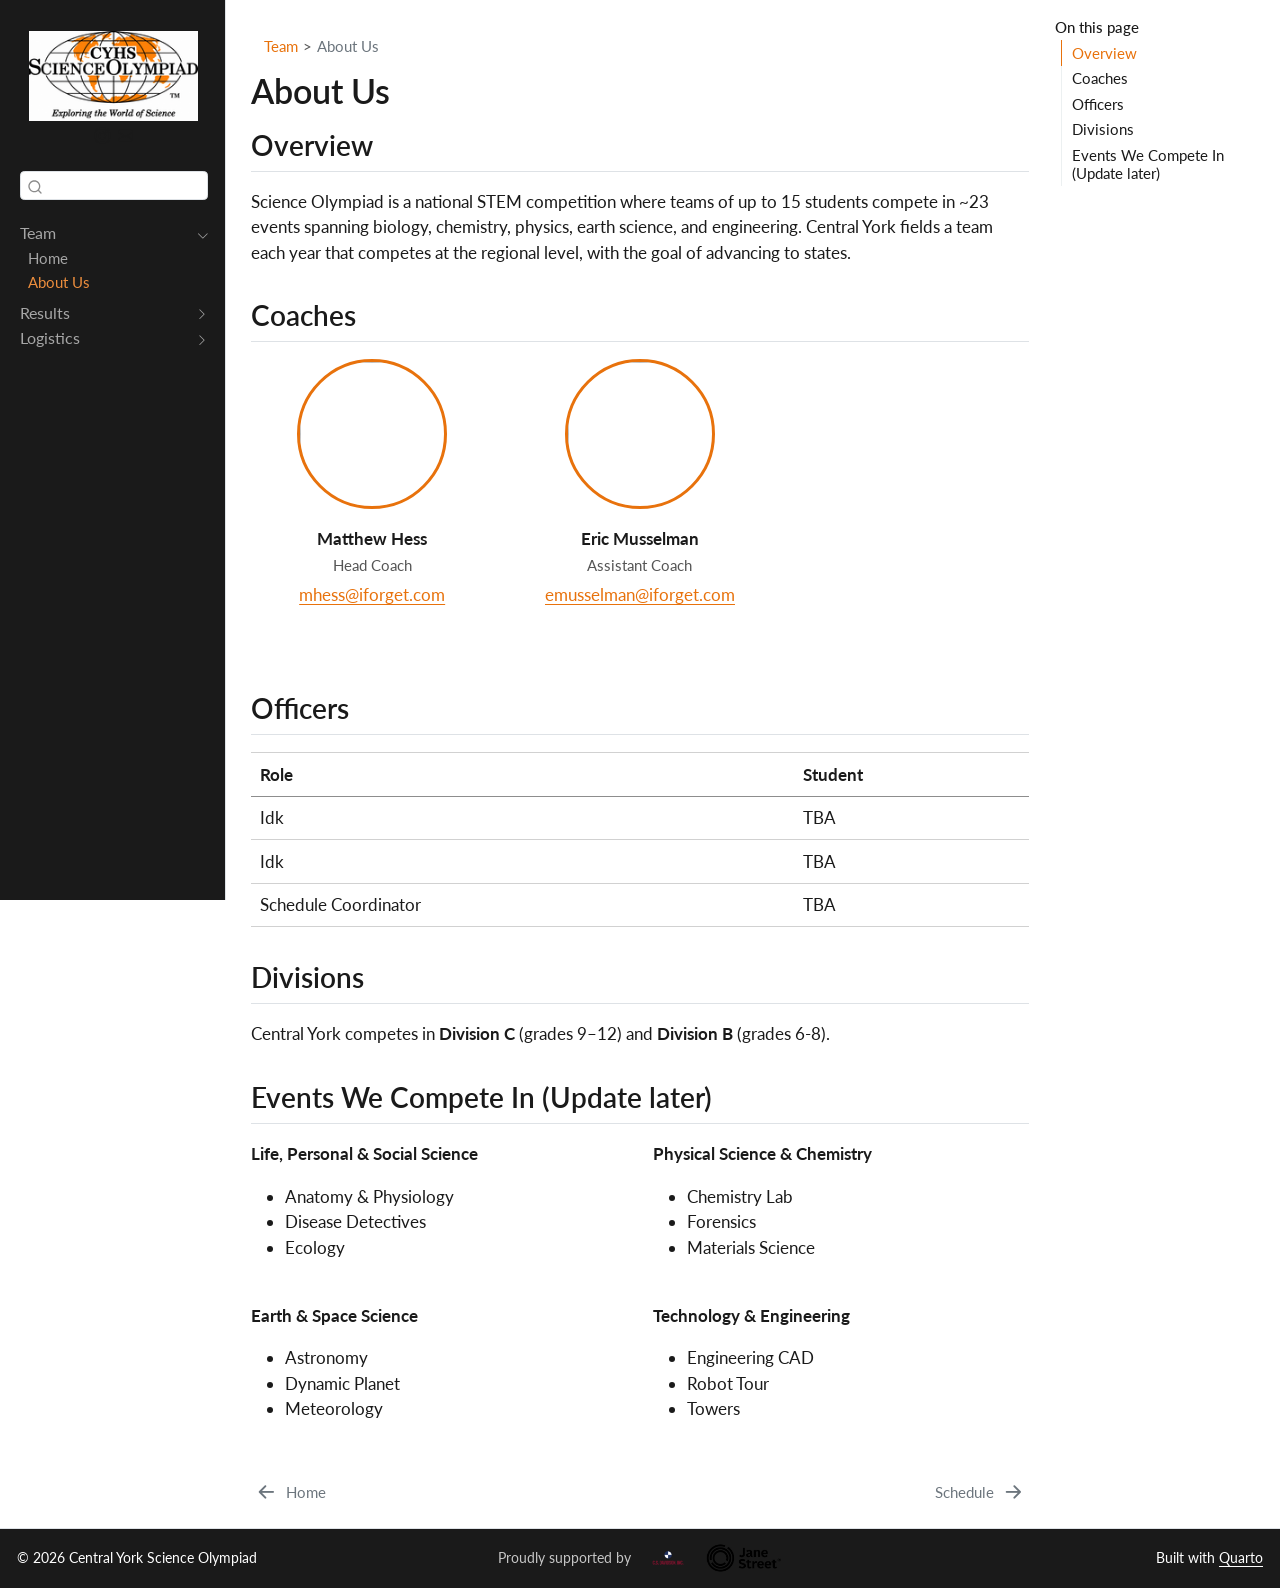
==== commit 7736603e: "divisions" ====
--- a/docs/about.html
+++ b/docs/about.html
@@ -284,7 +284,7 @@
 </section>
 <section id="divisions" class="level2">
 <h2 class="anchored" data-anchor-id="divisions">Divisions</h2>
-<p>Central York competes in <strong>Division C</strong> (grades 9–12).</p>
+<p>Central York competes in <strong>Division C</strong> (grades 9–12) and <strong>Division B</strong> (grades 6-8).</p>
 </section>
 <section id="events-we-compete-in-update-later" class="level2">
 <h2 class="anchored" data-anchor-id="events-we-compete-in-update-later">Events We Compete In (Update later)</h2>
